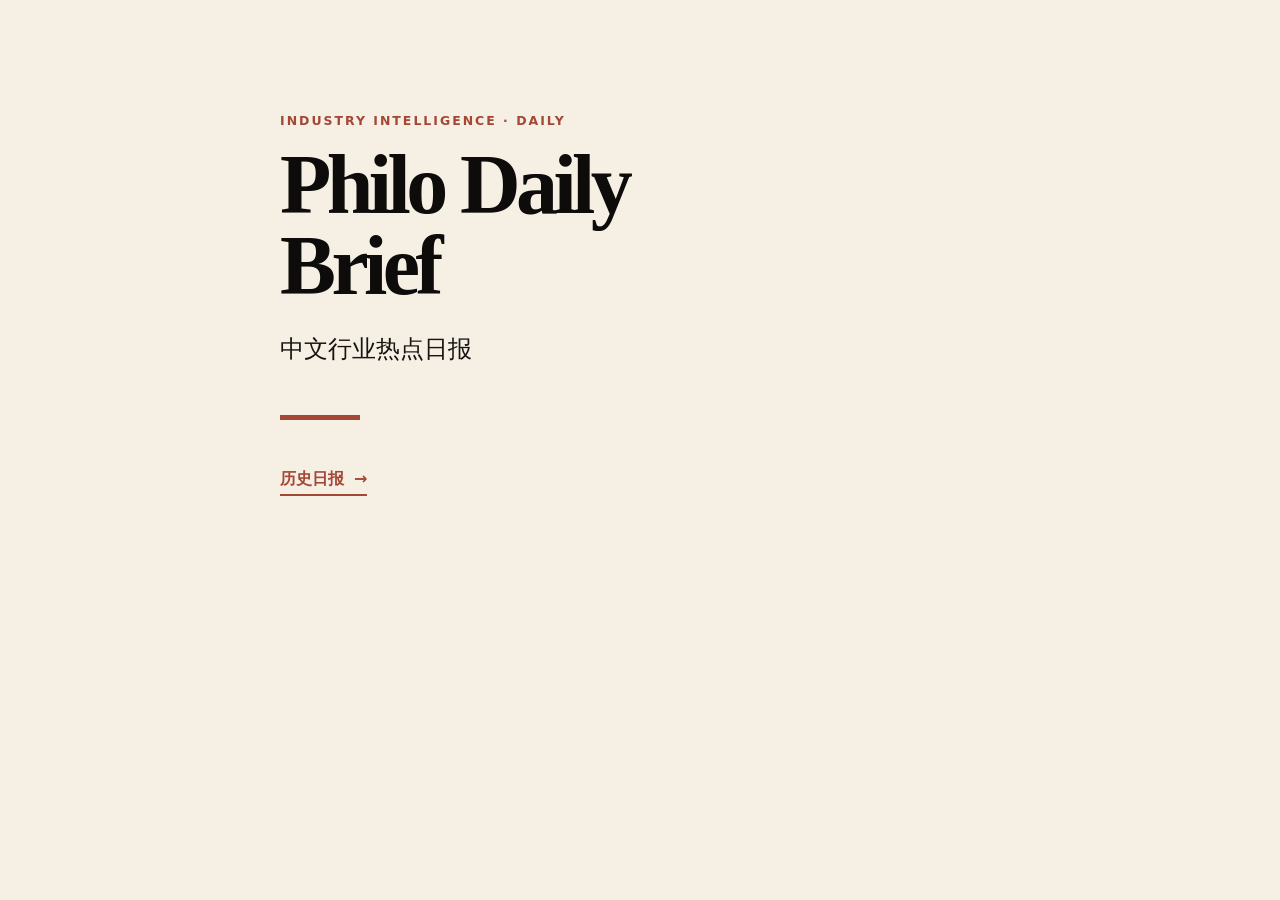
==== index.html @ aa44a508 "Create index.html" ====
<!doctype html>
<html lang="zh-CN">
<head>
  <meta charset="utf-8">
  <meta name="viewport" content="width=device-width, initial-scale=1">
  <title>Philo Daily Brief</title>
  <style>
    :root { color-scheme: light; --paper: #f5efe4; --ink: #171412; --brick: #a44735; }
    * { box-sizing: border-box; }
    body { margin: 0; min-height: 100vh; background: var(--paper); color: var(--ink); font-family: ui-serif, Georgia, "Noto Serif SC", serif; }
    main { width: min(100% - 40px, 720px); margin: 0 auto; padding: 72px 0; }
    .eyebrow { margin: 0 0 16px; color: var(--brick); font: 700 0.78rem/1.4 ui-sans-serif, system-ui, sans-serif; letter-spacing: 0.16em; text-transform: uppercase; }
    h1 { margin: 0; max-width: 12ch; color: #0d0c0b; font-size: clamp(2.6rem, 12vw, 5.25rem); line-height: 0.96; letter-spacing: -0.055em; }
    .subtitle { margin: 24px 0 48px; font: 500 clamp(1.15rem, 5vw, 1.5rem)/1.5 ui-sans-serif, system-ui, sans-serif; }
    .rule { width: 80px; height: 5px; margin-bottom: 48px; background: var(--brick); }
    a { display: inline-flex; align-items: center; gap: 10px; color: var(--brick); font: 700 1rem/1.4 ui-sans-serif, system-ui, sans-serif; text-decoration: none; border-bottom: 2px solid currentColor; padding-bottom: 4px; }
    a:hover, a:focus-visible { color: #743022; }
    @media (min-width: 640px) { main { padding-top: 112px; } }
  </style>
</head>
<body>
  <main>
    <p class="eyebrow">Industry intelligence · Daily</p>
    <h1>Philo Daily Brief</h1>
    <p class="subtitle">中文行业热点日报</p>
    <div class="rule" aria-hidden="true"></div>
    <a href="archive.html">历史日报 <span aria-hidden="true">→</span></a>
  </main>
</body>
</html>
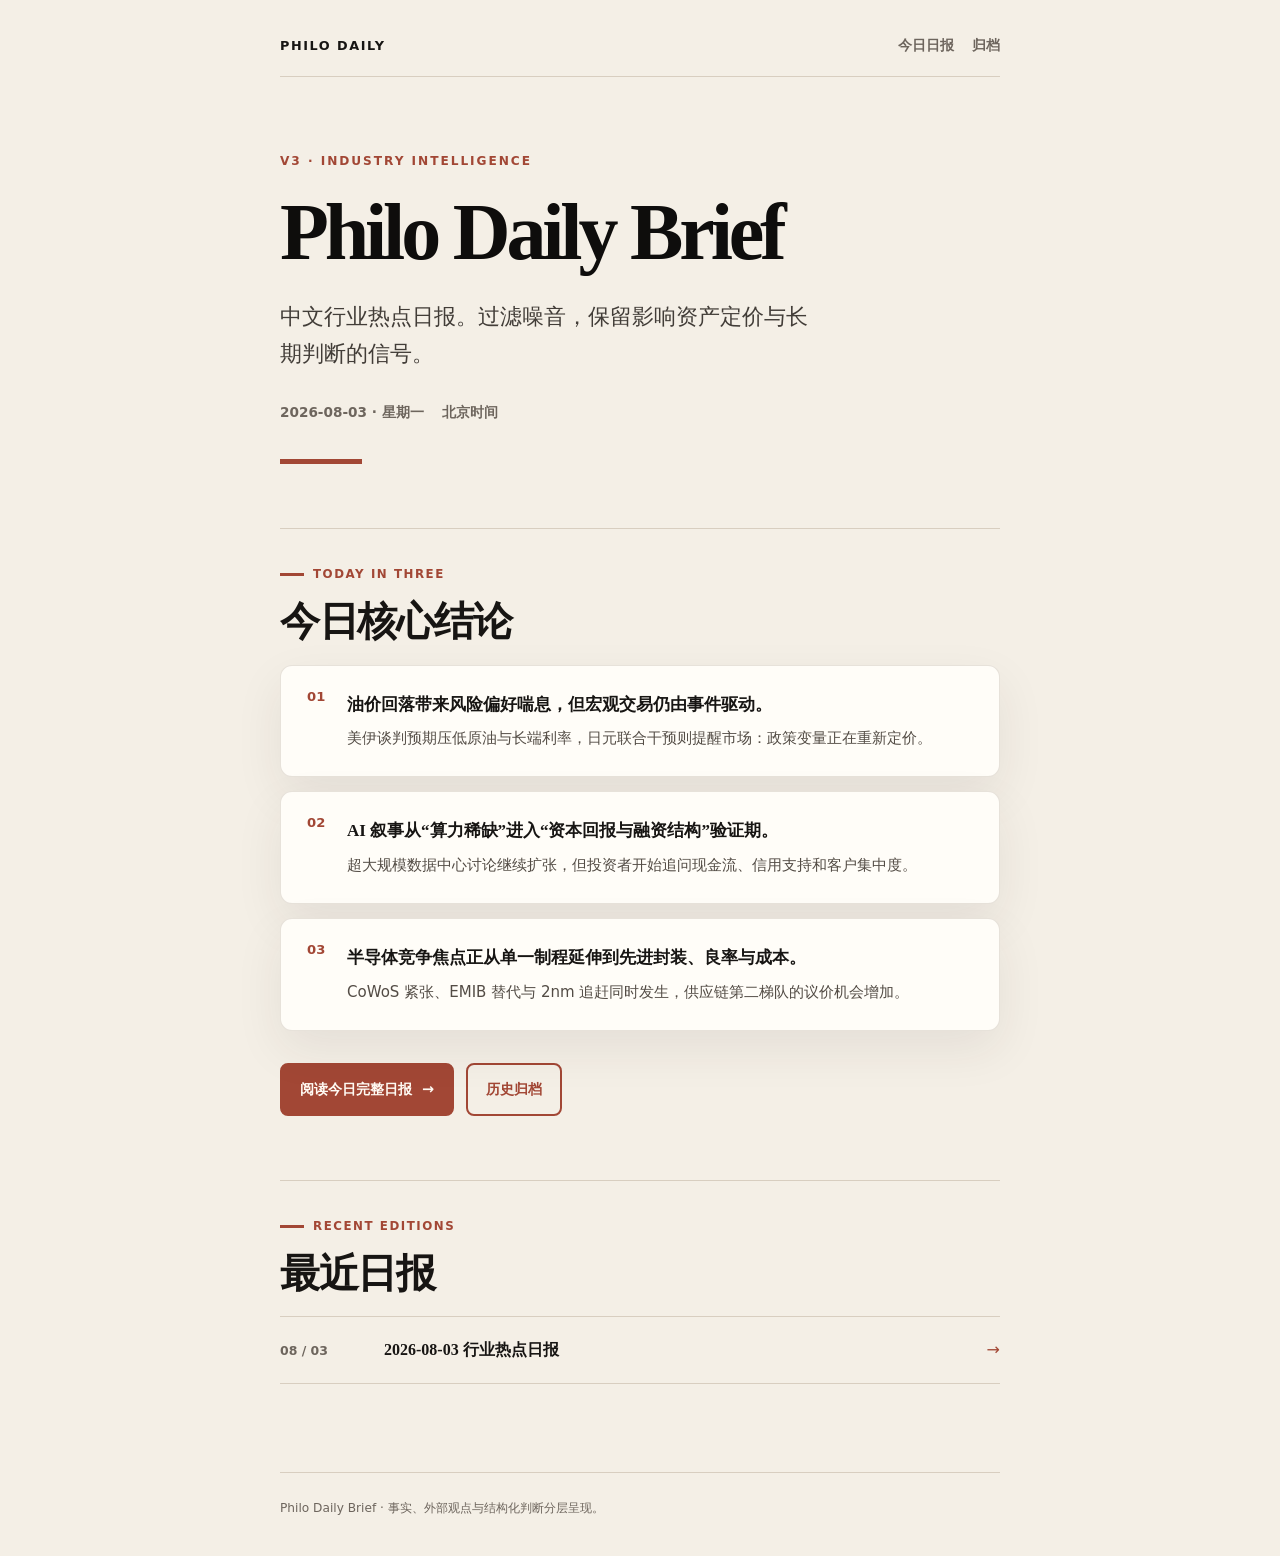
==== commit cb43176d: "Publish Philo Daily Brief V3 Add the formal 2026-08-03 brief and upgrade the homepage and archive to" ====
--- a/index.html
+++ b/index.html
@@ -3,28 +3,73 @@
 <head>
   <meta charset="utf-8">
   <meta name="viewport" content="width=device-width, initial-scale=1">
+  <meta name="description" content="Philo Daily Brief：中文行业热点日报与投资决策线索。">
   <title>Philo Daily Brief</title>
-  <style>
-    :root { color-scheme: light; --paper: #f5efe4; --ink: #171412; --brick: #a44735; }
-    * { box-sizing: border-box; }
-    body { margin: 0; min-height: 100vh; background: var(--paper); color: var(--ink); font-family: ui-serif, Georgia, "Noto Serif SC", serif; }
-    main { width: min(100% - 40px, 720px); margin: 0 auto; padding: 72px 0; }
-    .eyebrow { margin: 0 0 16px; color: var(--brick); font: 700 0.78rem/1.4 ui-sans-serif, system-ui, sans-serif; letter-spacing: 0.16em; text-transform: uppercase; }
-    h1 { margin: 0; max-width: 12ch; color: #0d0c0b; font-size: clamp(2.6rem, 12vw, 5.25rem); line-height: 0.96; letter-spacing: -0.055em; }
-    .subtitle { margin: 24px 0 48px; font: 500 clamp(1.15rem, 5vw, 1.5rem)/1.5 ui-sans-serif, system-ui, sans-serif; }
-    .rule { width: 80px; height: 5px; margin-bottom: 48px; background: var(--brick); }
-    a { display: inline-flex; align-items: center; gap: 10px; color: var(--brick); font: 700 1rem/1.4 ui-sans-serif, system-ui, sans-serif; text-decoration: none; border-bottom: 2px solid currentColor; padding-bottom: 4px; }
-    a:hover, a:focus-visible { color: #743022; }
-    @media (min-width: 640px) { main { padding-top: 112px; } }
-  </style>
+  <link rel="stylesheet" href="styles.css">
 </head>
 <body>
-  <main>
-    <p class="eyebrow">Industry intelligence · Daily</p>
-    <h1>Philo Daily Brief</h1>
-    <p class="subtitle">中文行业热点日报</p>
-    <div class="rule" aria-hidden="true"></div>
-    <a href="archive.html">历史日报 <span aria-hidden="true">→</span></a>
+  <header class="site-header shell">
+    <nav class="nav" aria-label="主导航">
+      <a class="brand" href="index.html">Philo Daily</a>
+      <div class="nav-links">
+        <a href="2026-08-03.html">今日日报</a>
+        <a href="archive.html">归档</a>
+      </div>
+    </nav>
+  </header>
+
+  <main class="shell">
+    <section aria-labelledby="page-title">
+      <p class="eyebrow">V3 · Industry intelligence</p>
+      <h1 id="page-title">Philo Daily Brief</h1>
+      <p class="deck">中文行业热点日报。过滤噪音，保留影响资产定价与长期判断的信号。</p>
+      <div class="meta-row">
+        <span>2026-08-03 · 星期一</span>
+        <span>北京时间</span>
+      </div>
+      <div class="hero-rule" aria-hidden="true"></div>
+    </section>
+
+    <section class="section" aria-labelledby="core-title">
+      <span class="section-label">Today in three</span>
+      <h2 id="core-title">今日核心结论</h2>
+      <ol class="conclusion-list">
+        <li>
+          <strong>油价回落带来风险偏好喘息，但宏观交易仍由事件驱动。</strong>
+          <span>美伊谈判预期压低原油与长端利率，日元联合干预则提醒市场：政策变量正在重新定价。</span>
+        </li>
+        <li>
+          <strong>AI 叙事从“算力稀缺”进入“资本回报与融资结构”验证期。</strong>
+          <span>超大规模数据中心讨论继续扩张，但投资者开始追问现金流、信用支持和客户集中度。</span>
+        </li>
+        <li>
+          <strong>半导体竞争焦点正从单一制程延伸到先进封装、良率与成本。</strong>
+          <span>CoWoS 紧张、EMIB 替代与 2nm 追赶同时发生，供应链第二梯队的议价机会增加。</span>
+        </li>
+      </ol>
+      <div class="button-row">
+        <a class="button" href="2026-08-03.html">阅读今日完整日报 <span aria-hidden="true">→</span></a>
+        <a class="button button--ghost" href="archive.html">历史归档</a>
+      </div>
+    </section>
+
+    <section class="section" aria-labelledby="recent-title">
+      <span class="section-label">Recent editions</span>
+      <h2 id="recent-title">最近日报</h2>
+      <ul class="recent-list">
+        <li>
+          <a href="2026-08-03.html">
+            <time datetime="2026-08-03">08 / 03</time>
+            <strong>2026-08-03 行业热点日报</strong>
+            <span class="arrow" aria-hidden="true">→</span>
+          </a>
+        </li>
+      </ul>
+    </section>
   </main>
+
+  <footer class="site-footer shell">
+    <p>Philo Daily Brief · 事实、外部观点与结构化判断分层呈现。</p>
+  </footer>
 </body>
 </html>
--- a/styles.css
+++ b/styles.css
@@ -0,0 +1,450 @@
+:root {
+  color-scheme: light;
+  --paper: #f4efe6;
+  --paper-deep: #ebe3d7;
+  --ink: #171513;
+  --muted: #6d655d;
+  --brick: #a24735;
+  --brick-dark: #793427;
+  --navy: #4c6277;
+  --navy-soft: #dde3e7;
+  --gold: #a18445;
+  --gold-soft: #e9e0c8;
+  --line: #d8cec0;
+  --white: #fffdf8;
+  --shadow: 0 18px 48px rgba(54, 44, 35, 0.08);
+}
+
+* {
+  box-sizing: border-box;
+}
+
+html {
+  scroll-behavior: smooth;
+}
+
+body {
+  margin: 0;
+  min-height: 100vh;
+  background: var(--paper);
+  color: var(--ink);
+  font-family: Inter, ui-sans-serif, system-ui, -apple-system, BlinkMacSystemFont,
+    "Segoe UI", "Noto Sans SC", sans-serif;
+  line-height: 1.75;
+  text-rendering: optimizeLegibility;
+}
+
+a {
+  color: inherit;
+}
+
+a:focus-visible {
+  outline: 3px solid rgba(162, 71, 53, 0.35);
+  outline-offset: 4px;
+  border-radius: 4px;
+}
+
+.shell {
+  width: min(calc(100% - 36px), 720px);
+  margin: 0 auto;
+}
+
+.site-header {
+  padding: 24px 0 0;
+}
+
+.nav {
+  display: flex;
+  align-items: center;
+  justify-content: space-between;
+  gap: 16px;
+  padding-bottom: 18px;
+  border-bottom: 1px solid var(--line);
+}
+
+.brand {
+  font: 800 0.8rem/1.2 ui-sans-serif, system-ui, sans-serif;
+  letter-spacing: 0.12em;
+  text-decoration: none;
+  text-transform: uppercase;
+}
+
+.nav-links {
+  display: flex;
+  gap: 18px;
+  font-size: 0.85rem;
+  font-weight: 700;
+}
+
+.nav-links a {
+  color: var(--muted);
+  text-decoration: none;
+}
+
+.nav-links a:hover {
+  color: var(--brick);
+}
+
+main {
+  padding: 50px 0 88px;
+}
+
+.eyebrow {
+  margin: 0 0 16px;
+  color: var(--brick);
+  font-size: 0.76rem;
+  font-weight: 800;
+  letter-spacing: 0.16em;
+  text-transform: uppercase;
+}
+
+h1,
+h2,
+h3 {
+  margin-top: 0;
+  font-family: Iowan Old Style, Baskerville, Georgia, "Noto Serif SC", serif;
+  line-height: 1.12;
+}
+
+h1 {
+  margin-bottom: 20px;
+  color: #0e0d0c;
+  font-size: clamp(2.65rem, 11vw, 5rem);
+  letter-spacing: -0.052em;
+}
+
+h2 {
+  margin-bottom: 20px;
+  font-size: clamp(1.75rem, 7vw, 2.5rem);
+  letter-spacing: -0.035em;
+}
+
+h3 {
+  margin-bottom: 8px;
+  font-size: 1.18rem;
+  letter-spacing: -0.015em;
+}
+
+p {
+  margin-top: 0;
+}
+
+.deck {
+  max-width: 34rem;
+  margin: 0 0 28px;
+  color: #423d38;
+  font-size: clamp(1.08rem, 4.6vw, 1.35rem);
+}
+
+.meta-row {
+  display: flex;
+  flex-wrap: wrap;
+  gap: 8px 18px;
+  margin: 28px 0 0;
+  color: var(--muted);
+  font-size: 0.85rem;
+  font-weight: 650;
+}
+
+.hero-rule {
+  width: 82px;
+  height: 5px;
+  margin: 34px 0 0;
+  background: var(--brick);
+}
+
+.section {
+  --section-accent: var(--brick);
+  margin-top: 64px;
+  padding-top: 28px;
+  border-top: 1px solid var(--line);
+}
+
+.section--ai {
+  --section-accent: var(--navy);
+}
+
+.section--social {
+  --section-accent: var(--gold);
+}
+
+.section-label {
+  display: inline-flex;
+  align-items: center;
+  gap: 9px;
+  margin-bottom: 15px;
+  color: var(--section-accent);
+  font-size: 0.74rem;
+  font-weight: 850;
+  letter-spacing: 0.13em;
+  text-transform: uppercase;
+}
+
+.section-label::before {
+  width: 24px;
+  height: 3px;
+  background: currentColor;
+  content: "";
+}
+
+.conclusion-list,
+.brief-list,
+.watch-list {
+  margin: 0;
+  padding: 0;
+  list-style: none;
+}
+
+.conclusion-list {
+  display: grid;
+  gap: 14px;
+  counter-reset: conclusion;
+}
+
+.conclusion-list li {
+  position: relative;
+  padding: 21px 20px 21px 58px;
+  background: var(--white);
+  border: 1px solid rgba(121, 103, 85, 0.18);
+  border-radius: 12px;
+  box-shadow: var(--shadow);
+  counter-increment: conclusion;
+}
+
+.conclusion-list li::before {
+  position: absolute;
+  top: 20px;
+  left: 20px;
+  color: var(--brick);
+  font: 800 0.82rem/1 ui-sans-serif, system-ui, sans-serif;
+  content: "0" counter(conclusion);
+}
+
+.conclusion-list strong {
+  display: block;
+  margin-bottom: 5px;
+  font-family: Iowan Old Style, Baskerville, Georgia, "Noto Serif SC", serif;
+  font-size: 1.06rem;
+}
+
+.conclusion-list span {
+  color: #534c45;
+  font-size: 0.94rem;
+}
+
+.brief-list {
+  display: grid;
+  gap: 24px;
+}
+
+.brief-list li {
+  padding-left: 18px;
+  border-left: 3px solid var(--section-accent);
+}
+
+.brief-list p {
+  margin-bottom: 0;
+  color: #4f4943;
+}
+
+.signal {
+  display: inline-block;
+  margin-top: 11px;
+  padding: 4px 9px;
+  color: var(--section-accent);
+  background: color-mix(in srgb, var(--section-accent) 12%, transparent);
+  border-radius: 999px;
+  font-size: 0.73rem;
+  font-weight: 800;
+  letter-spacing: 0.04em;
+}
+
+.insight {
+  margin-top: 64px;
+  padding: 28px 24px;
+  color: #fff8ef;
+  background: var(--brick-dark);
+  border-radius: 14px;
+  box-shadow: var(--shadow);
+}
+
+.insight .section-label {
+  color: #e9b7a8;
+}
+
+.insight h2 {
+  color: #fffdf8;
+}
+
+.insight p:last-child {
+  margin-bottom: 0;
+}
+
+.portfolio-note {
+  padding: 22px;
+  background: var(--paper-deep);
+  border-radius: 12px;
+}
+
+.portfolio-note strong {
+  color: var(--brick-dark);
+}
+
+.watch-list {
+  border-top: 1px solid var(--line);
+}
+
+.watch-list li {
+  display: grid;
+  grid-template-columns: 56px 1fr;
+  gap: 14px;
+  padding: 17px 0;
+  border-bottom: 1px solid var(--line);
+}
+
+.watch-list time {
+  color: var(--brick);
+  font-size: 0.75rem;
+  font-weight: 850;
+  letter-spacing: 0.08em;
+  text-transform: uppercase;
+}
+
+.source-list {
+  margin: 0;
+  padding-left: 1.2rem;
+  color: var(--muted);
+  font-size: 0.85rem;
+}
+
+.source-list li + li {
+  margin-top: 9px;
+}
+
+.source-list a {
+  text-decoration-color: rgba(162, 71, 53, 0.45);
+  text-underline-offset: 3px;
+}
+
+.source-list a:hover {
+  color: var(--brick);
+}
+
+.button-row {
+  display: flex;
+  flex-wrap: wrap;
+  gap: 12px;
+  margin-top: 32px;
+}
+
+.button {
+  display: inline-flex;
+  align-items: center;
+  justify-content: center;
+  gap: 10px;
+  min-height: 48px;
+  padding: 12px 18px;
+  color: #fffaf3;
+  background: var(--brick);
+  border: 2px solid var(--brick);
+  border-radius: 8px;
+  font-size: 0.9rem;
+  font-weight: 800;
+  text-decoration: none;
+}
+
+.button:hover {
+  background: var(--brick-dark);
+  border-color: var(--brick-dark);
+}
+
+.button--ghost {
+  color: var(--brick);
+  background: transparent;
+}
+
+.button--ghost:hover {
+  color: #fffaf3;
+}
+
+.recent-list {
+  margin: 0;
+  padding: 0;
+  list-style: none;
+  border-top: 1px solid var(--line);
+}
+
+.recent-list li {
+  border-bottom: 1px solid var(--line);
+}
+
+.recent-list a {
+  display: grid;
+  grid-template-columns: 92px 1fr auto;
+  gap: 12px;
+  align-items: center;
+  padding: 19px 0;
+  text-decoration: none;
+}
+
+.recent-list time {
+  color: var(--muted);
+  font-size: 0.78rem;
+  font-weight: 750;
+}
+
+.recent-list strong {
+  font-family: Iowan Old Style, Baskerville, Georgia, "Noto Serif SC", serif;
+}
+
+.recent-list .arrow {
+  color: var(--brick);
+}
+
+.archive-year {
+  margin: 42px 0 16px;
+  color: var(--muted);
+  font-size: 0.78rem;
+  font-weight: 850;
+  letter-spacing: 0.12em;
+}
+
+.site-footer {
+  padding: 25px 0 36px;
+  color: var(--muted);
+  border-top: 1px solid var(--line);
+  font-size: 0.76rem;
+}
+
+.site-footer p {
+  margin-bottom: 0;
+}
+
+@media (min-width: 640px) {
+  .site-header {
+    padding-top: 34px;
+  }
+
+  main {
+    padding-top: 74px;
+  }
+
+  .conclusion-list li {
+    padding: 24px 26px 24px 66px;
+  }
+
+  .conclusion-list li::before {
+    left: 26px;
+    top: 24px;
+  }
+
+  .insight {
+    padding: 34px 32px;
+  }
+}
+
+@media (prefers-reduced-motion: reduce) {
+  html {
+    scroll-behavior: auto;
+  }
+}
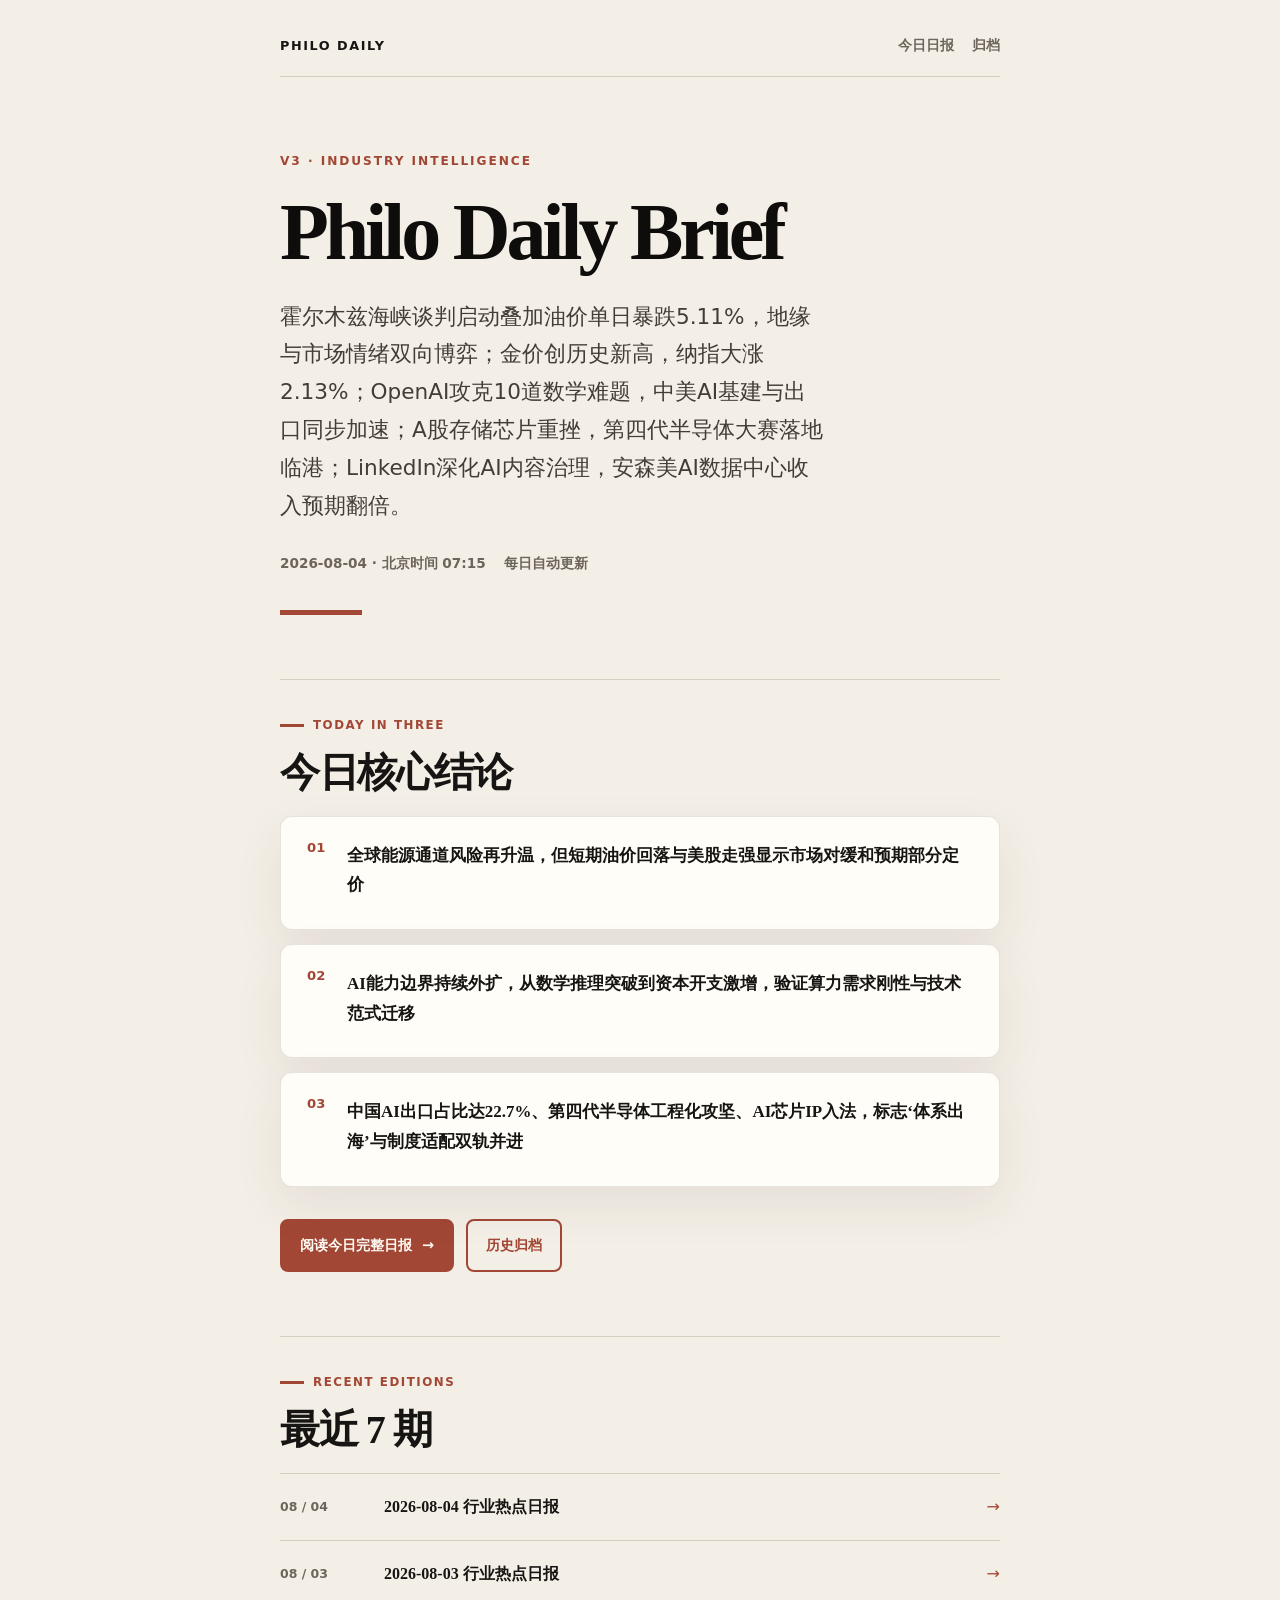
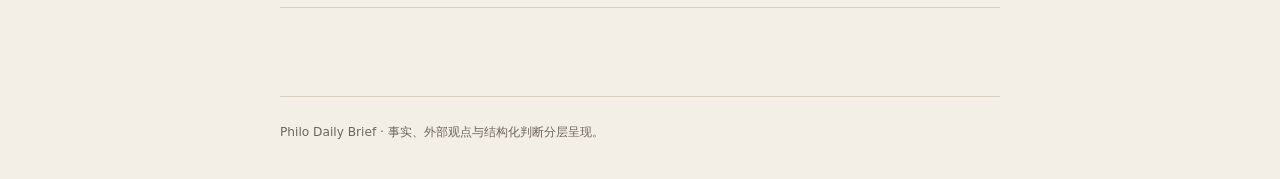
==== commit 235b6dfb: "Publish Philo Daily Brief 2026-08-04" ====
--- a/index.html
+++ b/index.html
@@ -11,52 +11,41 @@
   <header class="site-header shell">
     <nav class="nav" aria-label="主导航">
       <a class="brand" href="index.html">Philo Daily</a>
-      <div class="nav-links">
-        <a href="2026-08-03.html">今日日报</a>
-        <a href="archive.html">归档</a>
-      </div>
+      <div class="nav-links"><a href="2026-08-04.html">今日日报</a><a href="archive.html">归档</a></div>
     </nav>
   </header>
-
   <main class="shell">
     <section aria-labelledby="page-title">
       <p class="eyebrow">V3 · Industry intelligence</p>
       <h1 id="page-title">Philo Daily Brief</h1>
-      <p class="deck">中文行业热点日报。过滤噪音，保留影响资产定价与长期判断的信号。</p>
-      <div class="meta-row">
-        <span>2026-08-03 · 星期一</span>
-        <span>北京时间</span>
-      </div>
+      <p class="deck">霍尔木兹海峡谈判启动叠加油价单日暴跌5.11%，地缘与市场情绪双向博弈；金价创历史新高，纳指大涨2.13%；OpenAI攻克10道数学难题，中美AI基建与出口同步加速；A股存储芯片重挫，第四代半导体大赛落地临港；LinkedIn深化AI内容治理，安森美AI数据中心收入预期翻倍。</p>
+      <div class="meta-row"><span>2026-08-04 · 北京时间 07:15</span><span>每日自动更新</span></div>
       <div class="hero-rule" aria-hidden="true"></div>
     </section>
-
     <section class="section" aria-labelledby="core-title">
       <span class="section-label">Today in three</span>
       <h2 id="core-title">今日核心结论</h2>
       <ol class="conclusion-list">
-        <li>
-          <strong>油价回落带来风险偏好喘息，但宏观交易仍由事件驱动。</strong>
-          <span>美伊谈判预期压低原油与长端利率，日元联合干预则提醒市场：政策变量正在重新定价。</span>
-        </li>
-        <li>
-          <strong>AI 叙事从“算力稀缺”进入“资本回报与融资结构”验证期。</strong>
-          <span>超大规模数据中心讨论继续扩张，但投资者开始追问现金流、信用支持和客户集中度。</span>
-        </li>
-        <li>
-          <strong>半导体竞争焦点正从单一制程延伸到先进封装、良率与成本。</strong>
-          <span>CoWoS 紧张、EMIB 替代与 2nm 追赶同时发生，供应链第二梯队的议价机会增加。</span>
-        </li>
+        <li><strong>全球能源通道风险再升温，但短期油价回落与美股走强显示市场对缓和预期部分定价</strong></li>
+        <li><strong>AI能力边界持续外扩，从数学推理突破到资本开支激增，验证算力需求刚性与技术范式迁移</strong></li>
+        <li><strong>中国AI出口占比达22.7%、第四代半导体工程化攻坚、AI芯片IP入法，标志‘体系出海’与制度适配双轨并进</strong></li>
       </ol>
       <div class="button-row">
-        <a class="button" href="2026-08-03.html">阅读今日完整日报 <span aria-hidden="true">→</span></a>
+        <a class="button" href="2026-08-04.html">阅读今日完整日报 <span aria-hidden="true">→</span></a>
         <a class="button button--ghost" href="archive.html">历史归档</a>
       </div>
     </section>
-
     <section class="section" aria-labelledby="recent-title">
       <span class="section-label">Recent editions</span>
-      <h2 id="recent-title">最近日报</h2>
+      <h2 id="recent-title">最近 7 期</h2>
       <ul class="recent-list">
+        <li>
+          <a href="2026-08-04.html">
+            <time datetime="2026-08-04">08 / 04</time>
+            <strong>2026-08-04 行业热点日报</strong>
+            <span class="arrow" aria-hidden="true">→</span>
+          </a>
+        </li>
         <li>
           <a href="2026-08-03.html">
             <time datetime="2026-08-03">08 / 03</time>
@@ -67,9 +56,6 @@
       </ul>
     </section>
   </main>
-
-  <footer class="site-footer shell">
-    <p>Philo Daily Brief · 事实、外部观点与结构化判断分层呈现。</p>
-  </footer>
+  <footer class="site-footer shell"><p>Philo Daily Brief · 事实、外部观点与结构化判断分层呈现。</p></footer>
 </body>
 </html>
